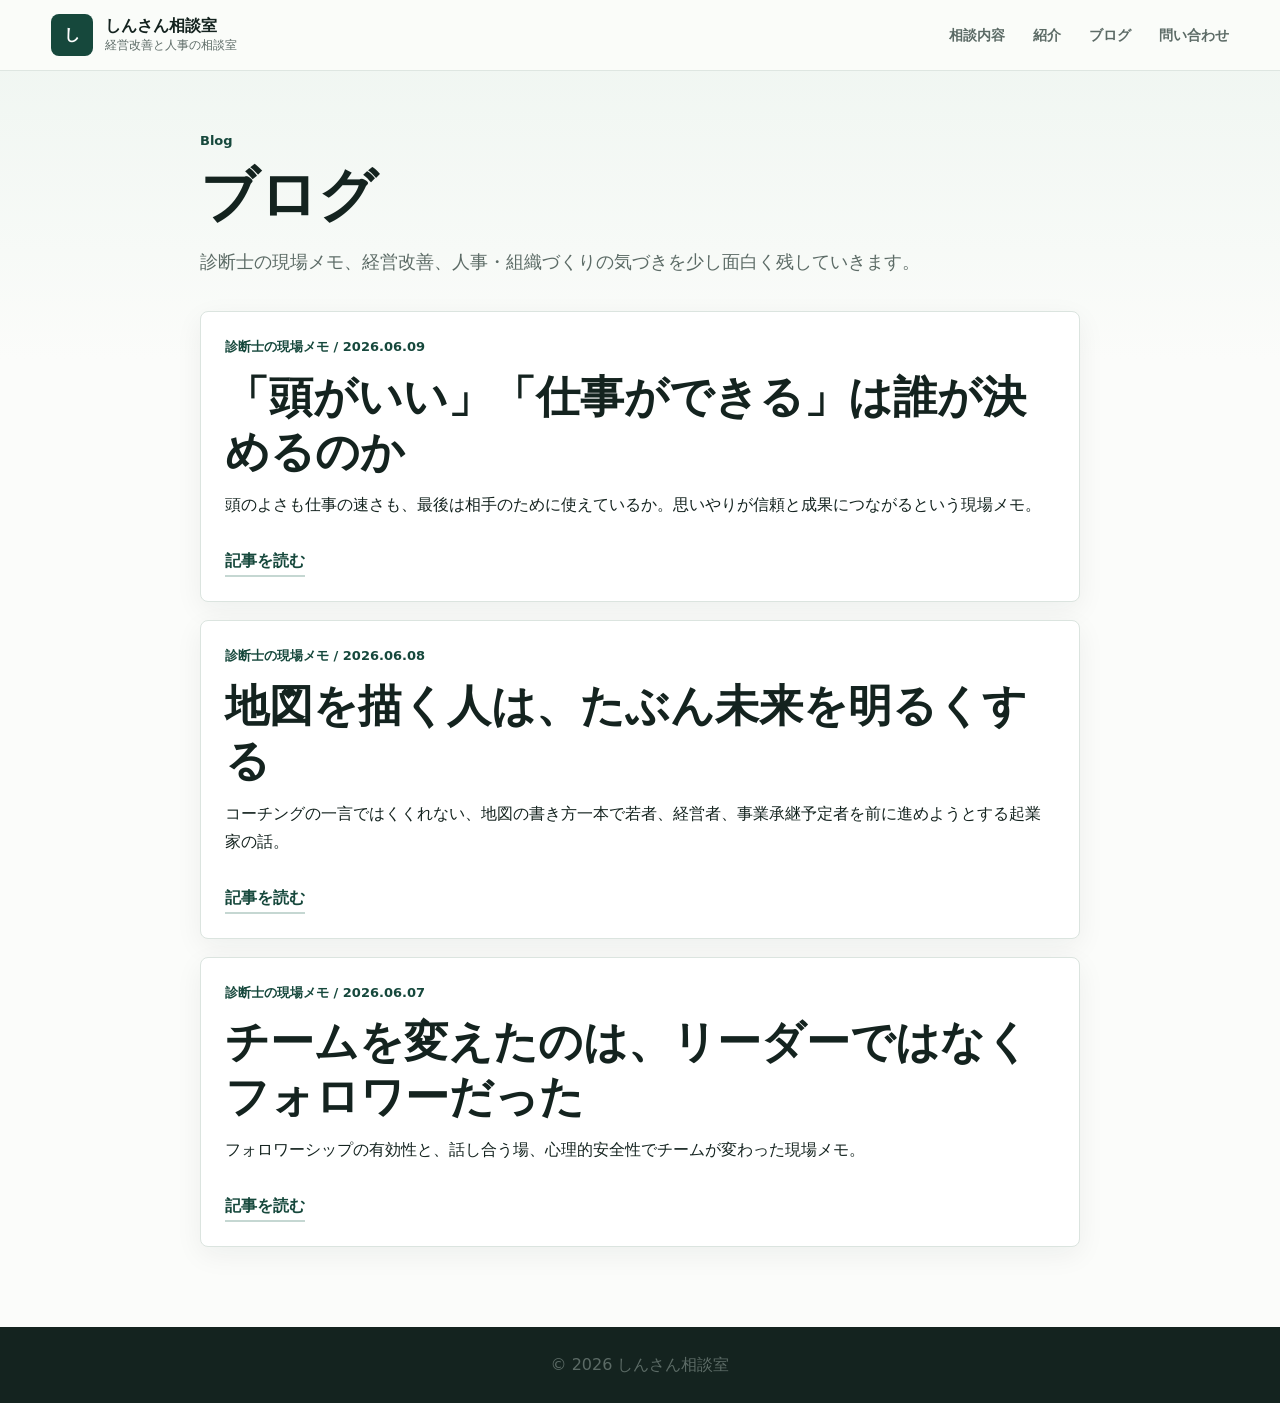
==== blog/index.html @ b298d8a0 "Add files via upload" ====
﻿<!doctype html>
<html lang="ja">
<head>
  <meta charset="utf-8">
  <meta name="viewport" content="width=device-width, initial-scale=1">
  <meta name="description" content="しんさん相談室のブログ一覧。診断士の現場メモ、経営改善、人事・組織づくりの気づきを掲載します。">
  <title>ブログ | しんさん相談室</title>
  <link rel="stylesheet" href="../styles.css">
</head>
<body>
  <header class="site-header">
    <a class="brand" href="../index.html#top" aria-label="しんさん相談室 トップへ">
      <span class="brand-mark">し</span>
      <span>
        <span class="brand-name">しんさん相談室</span>
        <span class="brand-sub">経営改善と人事の相談室</span>
      </span>
    </a>
    <nav class="nav" aria-label="主要メニュー">
      <a href="../index.html#service">相談内容</a>
      <a href="../index.html#profile">紹介</a>
      <a href="../index.html#blog">ブログ</a>
      <a href="../index.html#contact">問い合わせ</a>
    </nav>
  </header>

  <main class="article-page">
    <section class="article-shell">
      <header class="article-header">
        <p class="post-meta">Blog</p>
        <h1>ブログ</h1>
        <p class="article-lead">診断士の現場メモ、経営改善、人事・組織づくりの気づきを少し面白く残していきます。</p>
      </header>
      <div class="post-list" data-post-list data-post-base="" data-heading-level="h2">
        <p class="post-loading">ブログ記事を読み込んでいます。</p>
      </div>
    </section>
  </main>

  <footer class="footer">
    <p>&copy; 2026 しんさん相談室</p>
  </footer>
  <script src="posts.js?v=20260609"></script>
  <script src="../site.js?v=20260609" data-posts="posts.json"></script>
</body>
</html>
---- styles.css ----
﻿:root {
  --ink: #14231f;
  --muted: #5c6b66;
  --line: #dbe4df;
  --paper: #fbfcfa;
  --band: #eef5f0;
  --green: #2f6f5e;
  --green-dark: #16483c;
  --blue: #213f68;
  --wood: #b98354;
  --white: #ffffff;
  --shadow: 0 18px 50px rgba(20, 35, 31, 0.12);
}

* {
  box-sizing: border-box;
}

html {
  scroll-behavior: smooth;
}

body {
  margin: 0;
  color: var(--ink);
  background: var(--paper);
  font-family: "Noto Sans JP", system-ui, -apple-system, BlinkMacSystemFont, "Segoe UI", sans-serif;
  line-height: 1.75;
  letter-spacing: 0;
}

a {
  color: inherit;
  text-decoration: none;
}

img {
  display: block;
  max-width: 100%;
}

.site-header {
  position: fixed;
  z-index: 10;
  top: 0;
  left: 0;
  right: 0;
  display: flex;
  align-items: center;
  justify-content: space-between;
  gap: 24px;
  padding: 14px clamp(18px, 4vw, 52px);
  background: rgba(251, 252, 250, 0.92);
  border-bottom: 1px solid rgba(219, 228, 223, 0.9);
  backdrop-filter: blur(14px);
}

.brand {
  display: inline-flex;
  align-items: center;
  gap: 12px;
  min-width: 220px;
}

.brand-mark {
  display: grid;
  width: 42px;
  height: 42px;
  place-items: center;
  color: var(--white);
  background: var(--green-dark);
  border-radius: 8px;
  font-weight: 800;
  line-height: 1;
}

.brand-name,
.brand-sub {
  display: block;
}

.brand-name {
  font-weight: 800;
  line-height: 1.3;
}

.brand-sub {
  color: var(--muted);
  font-size: 12px;
  line-height: 1.4;
}

.nav {
  display: flex;
  align-items: center;
  gap: clamp(14px, 3vw, 28px);
  color: var(--muted);
  font-size: 14px;
  font-weight: 700;
  white-space: nowrap;
}

.nav a:hover {
  color: var(--green-dark);
}

.hero {
  position: relative;
  min-height: 92svh;
  display: grid;
  align-items: center;
  overflow: hidden;
  padding: 110px clamp(20px, 5vw, 72px) 72px;
}

.hero-media,
.hero-media img,
.hero-overlay {
  position: absolute;
  inset: 0;
}

.hero-media img {
  width: 100%;
  height: 100%;
  object-fit: cover;
}

.hero-overlay {
  background:
    linear-gradient(90deg, rgba(251, 252, 250, 0.94) 0%, rgba(251, 252, 250, 0.82) 42%, rgba(251, 252, 250, 0.32) 72%, rgba(251, 252, 250, 0.08) 100%),
    linear-gradient(0deg, rgba(20, 35, 31, 0.16), rgba(20, 35, 31, 0.02));
}

.hero-content {
  position: relative;
  z-index: 1;
  width: min(720px, 100%);
}

.eyebrow,
.section-label {
  margin: 0 0 12px;
  color: var(--green-dark);
  font-size: 13px;
  font-weight: 800;
  letter-spacing: 0;
  text-transform: uppercase;
}

h1,
h2,
h3,
p {
  margin-top: 0;
}

h1 {
  margin-bottom: 22px;
  font-size: clamp(40px, 7vw, 76px);
  line-height: 1.12;
  letter-spacing: 0;
}

h2 {
  margin-bottom: 18px;
  font-size: clamp(28px, 4vw, 44px);
  line-height: 1.25;
  letter-spacing: 0;
}

h3 {
  margin-bottom: 10px;
  font-size: 21px;
  line-height: 1.35;
}

.hero-lead {
  max-width: 650px;
  color: #33413d;
  font-size: 18px;
  font-weight: 500;
}

.hero-actions {
  display: flex;
  flex-wrap: wrap;
  gap: 12px;
  margin-top: 30px;
}

.button {
  display: inline-flex;
  min-height: 48px;
  align-items: center;
  justify-content: center;
  border: 1px solid transparent;
  border-radius: 8px;
  padding: 12px 20px;
  font-weight: 800;
}

.button.primary {
  color: var(--white);
  background: var(--green-dark);
  box-shadow: var(--shadow);
}

.button.secondary {
  color: var(--green-dark);
  background: rgba(255, 255, 255, 0.78);
  border-color: rgba(47, 111, 94, 0.28);
}

.section,
.section-band {
  padding: clamp(64px, 9vw, 110px) clamp(20px, 5vw, 72px);
}

.section-band {
  background: var(--band);
}

.section-inner {
  width: min(1120px, 100%);
  margin: 0 auto;
}

.intro-grid,
.profile-grid,
.contact-grid,
.blog-layout {
  display: grid;
  gap: clamp(28px, 5vw, 64px);
}

.intro-grid {
  grid-template-columns: minmax(220px, 0.78fr) minmax(280px, 1fr);
  align-items: start;
}

.intro-grid p:last-child,
.profile p,
.blog-layout p,
.contact p {
  color: var(--muted);
  font-size: 17px;
}

.section-head {
  max-width: 720px;
  margin-bottom: 34px;
}

.service-grid {
  display: grid;
  grid-template-columns: repeat(3, minmax(0, 1fr));
  gap: 18px;
}

.service-item {
  min-height: 260px;
  padding: 26px;
  background: var(--white);
  border: 1px solid var(--line);
  border-radius: 8px;
  box-shadow: 0 8px 28px rgba(20, 35, 31, 0.06);
}

.service-icon {
  display: inline-grid;
  width: 42px;
  height: 42px;
  place-items: center;
  margin-bottom: 22px;
  color: var(--green-dark);
  background: #e4efe9;
  border-radius: 8px;
  font-weight: 800;
}

.service-item p {
  color: var(--muted);
}

.profile-grid {
  grid-template-columns: minmax(220px, 360px) minmax(320px, 1fr);
  align-items: center;
}

.profile-photo {
  display: grid;
  min-height: 430px;
  place-items: center;
  overflow: hidden;
  color: rgba(255, 255, 255, 0.9);
  background:
    linear-gradient(135deg, rgba(22, 72, 60, 0.92), rgba(33, 63, 104, 0.82)),
    linear-gradient(45deg, var(--green), var(--wood));
  border-radius: 8px;
  box-shadow: var(--shadow);
  text-align: center;
  font-weight: 800;
}

.check-list {
  display: grid;
  gap: 10px;
  margin: 26px 0 0;
  padding: 0;
  list-style: none;
}

.check-list li {
  position: relative;
  padding-left: 28px;
  font-weight: 700;
}

.check-list li::before {
  position: absolute;
  left: 0;
  color: var(--green);
  content: "✓";
}

.blog-layout {
  grid-template-columns: minmax(300px, 0.9fr) minmax(300px, 1fr);
  align-items: center;
}

.blog-topics {
  display: grid;
  grid-template-columns: repeat(2, minmax(0, 1fr));
  gap: 12px;
}

.blog-topics span {
  display: grid;
  min-height: 88px;
  align-items: center;
  padding: 16px 18px;
  background: var(--white);
  border-left: 5px solid var(--green);
  border-radius: 8px;
  box-shadow: 0 8px 28px rgba(20, 35, 31, 0.06);
  font-weight: 800;
}

.contact-grid {
  grid-template-columns: minmax(300px, 1fr) minmax(280px, 420px);
  align-items: center;
}

.contact-actions {
  display: grid;
  gap: 12px;
}

.contact-card {
  display: grid;
  gap: 2px;
  padding: 20px;
  background: var(--white);
  border: 1px solid var(--line);
  border-radius: 8px;
}

.contact-card span {
  color: var(--muted);
  font-size: 13px;
  font-weight: 800;
}

.contact-card strong {
  color: var(--green-dark);
  font-size: 20px;
}

.footer {
  padding: 24px clamp(20px, 5vw, 72px);
  color: var(--muted);
  background: var(--ink);
  text-align: center;
}

.footer p {
  margin: 0;
}

@media (max-width: 820px) {
  .site-header {
    position: static;
    align-items: flex-start;
    flex-direction: column;
    gap: 12px;
  }

  .nav {
    width: 100%;
    overflow-x: auto;
    padding-bottom: 2px;
  }

  .hero {
    min-height: 760px;
    padding-top: 54px;
    align-items: end;
  }

  .hero-overlay {
    background:
      linear-gradient(0deg, rgba(251, 252, 250, 0.96) 0%, rgba(251, 252, 250, 0.88) 45%, rgba(251, 252, 250, 0.18) 100%),
      linear-gradient(0deg, rgba(20, 35, 31, 0.12), rgba(20, 35, 31, 0.02));
  }

  .intro-grid,
  .service-grid,
  .profile-grid,
  .blog-layout,
  .contact-grid {
    grid-template-columns: 1fr;
  }

  .service-item {
    min-height: auto;
  }

  .profile-photo {
    min-height: 280px;
  }
}

@media (max-width: 520px) {
  .brand {
    min-width: 0;
  }

  h1 {
    font-size: 38px;
  }

  .hero-lead {
    font-size: 16px;
  }

  .button {
    width: 100%;
  }

  .blog-topics {
    grid-template-columns: 1fr;
  }
}

.latest-blog {
  display: grid;
  gap: 16px;
}

.latest-card {
  padding: 24px;
  background: var(--white);
  border: 1px solid var(--line);
  border-radius: 8px;
  box-shadow: 0 8px 28px rgba(20, 35, 31, 0.06);
}

.latest-card h2,
.latest-card h3 {
  margin-bottom: 12px;
}

.post-meta {
  margin-bottom: 10px;
  color: var(--green-dark);
  font-size: 13px;
  font-weight: 800;
}

.text-link {
  display: inline-flex;
  margin-top: 12px;
  color: var(--green-dark);
  font-weight: 800;
  border-bottom: 2px solid rgba(47, 111, 94, 0.28);
}

.text-link:hover {
  border-bottom-color: var(--green-dark);
}

.muted-card small {
  color: var(--muted);
  font-size: 13px;
}

.article-page {
  padding: 130px clamp(20px, 5vw, 72px) 80px;
  background:
    linear-gradient(180deg, var(--band) 0, var(--paper) 360px);
}

.article-shell {
  width: min(880px, 100%);
  margin: 0 auto;
}

.article-header {
  margin-bottom: 34px;
}

.article-header h1 {
  margin-bottom: 18px;
  font-size: clamp(34px, 5vw, 58px);
}

.article-lead {
  color: var(--muted);
  font-size: 18px;
  font-weight: 500;
}

.article-body {
  padding: clamp(26px, 5vw, 54px);
  background: var(--white);
  border: 1px solid var(--line);
  border-radius: 8px;
  box-shadow: var(--shadow);
}

.article-body p {
  margin-bottom: 1.25em;
  font-size: 17px;
}

.article-body p:last-child {
  margin-bottom: 0;
}

.article-footer {
  display: flex;
  flex-wrap: wrap;
  gap: 12px;
  margin-top: 28px;
}

.post-list {
  display: grid;
  gap: 18px;
}

@media (max-width: 820px) {
  .article-page {
    padding-top: 56px;
  }
}

.compact-post-list {
  display: grid;
  gap: 16px;
}

.post-loading,
.post-error {
  margin: 0;
  color: var(--muted);
  font-weight: 700;
}

.blog-archive-button {
  margin-top: 18px;
}
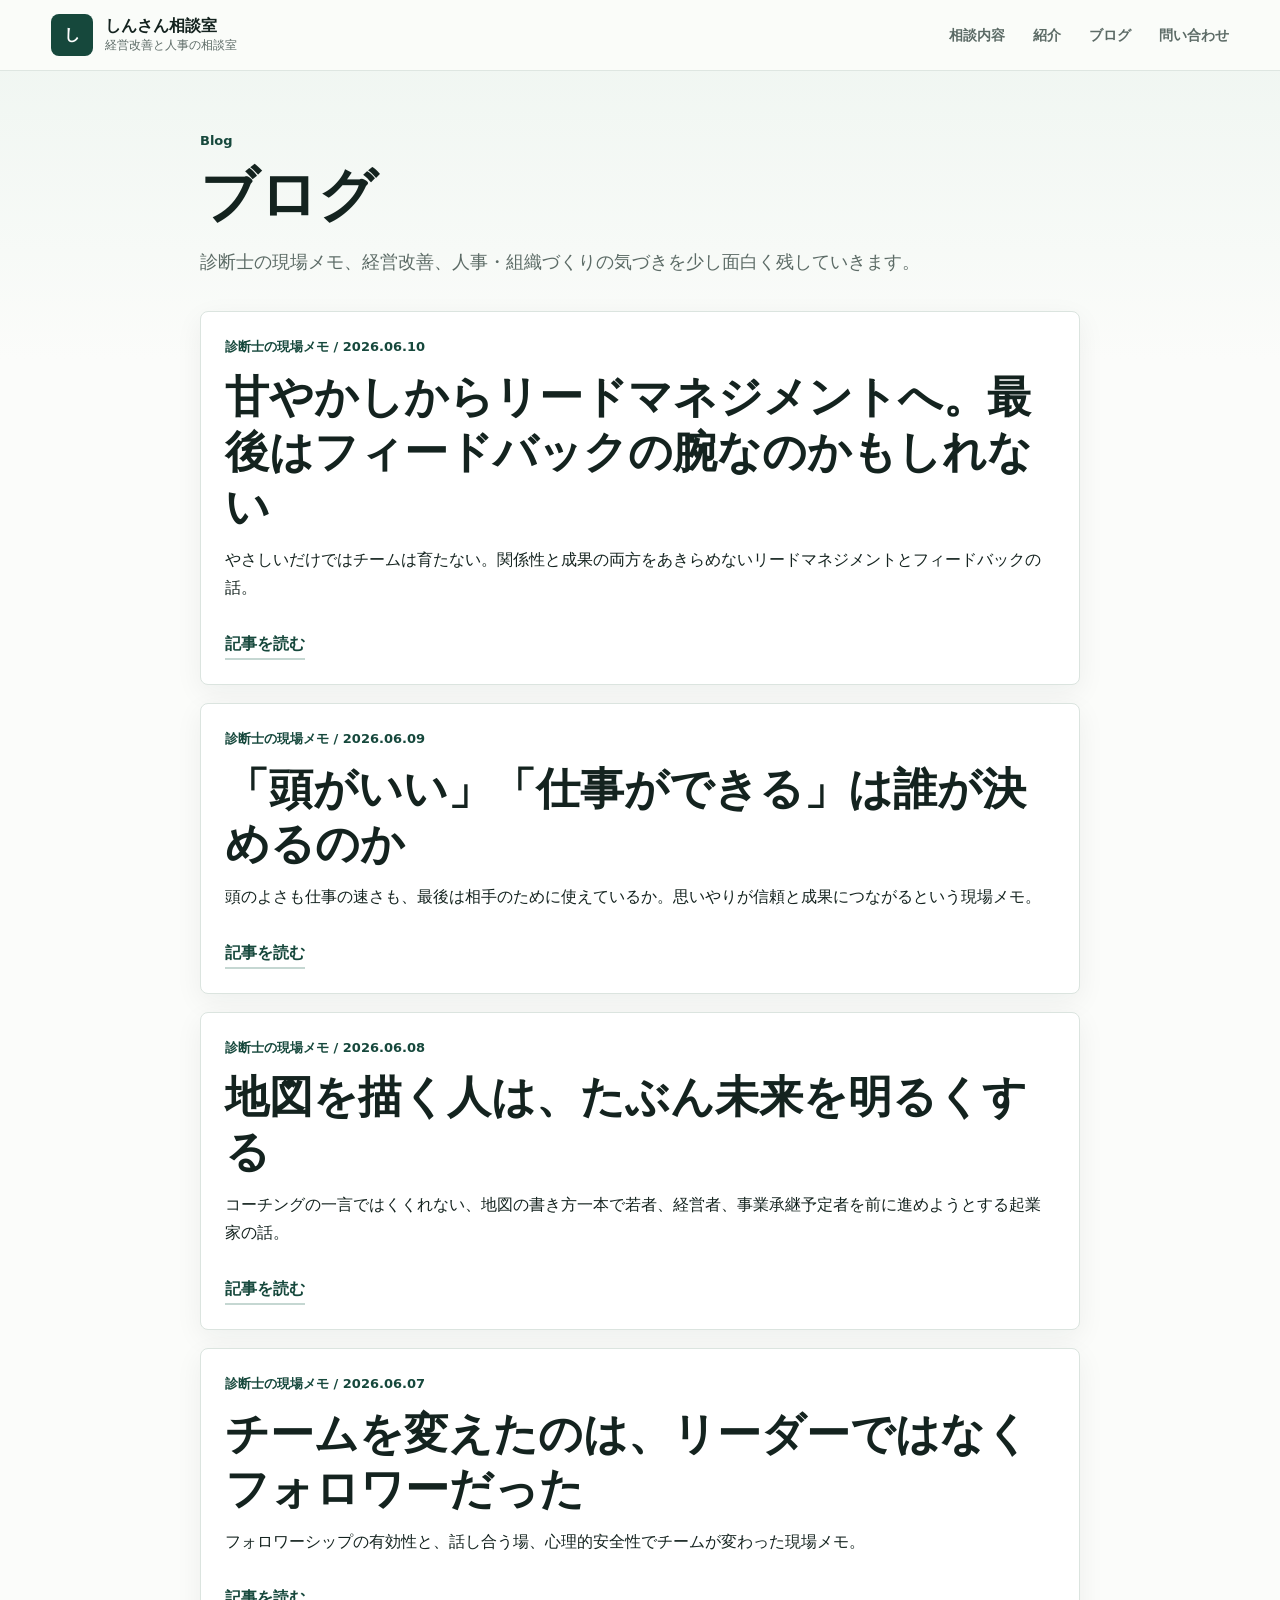
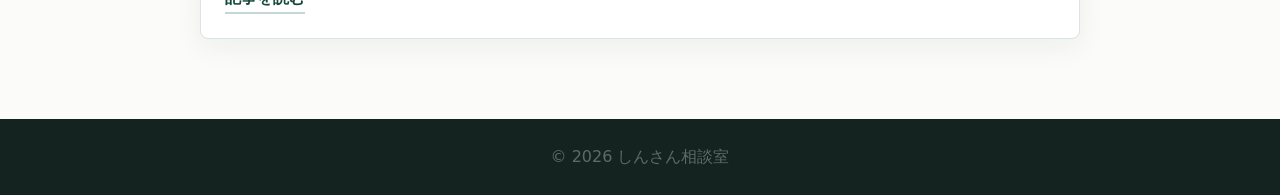
==== commit 9b67eb28: "Add files via upload" ====
--- a/blog/index.html
+++ b/blog/index.html
@@ -40,8 +40,8 @@
   <footer class="footer">
     <p>&copy; 2026 しんさん相談室</p>
   </footer>
-  <script src="posts.js?v=20260609"></script>
-  <script src="../site.js?v=20260609" data-posts="posts.json"></script>
+  <script src="posts.js?v=20260610"></script>
+  <script src="../site.js?v=20260610" data-posts="posts.json"></script>
 </body>
 </html>
 
@@ -49,3 +49,4 @@
 
 
 
+
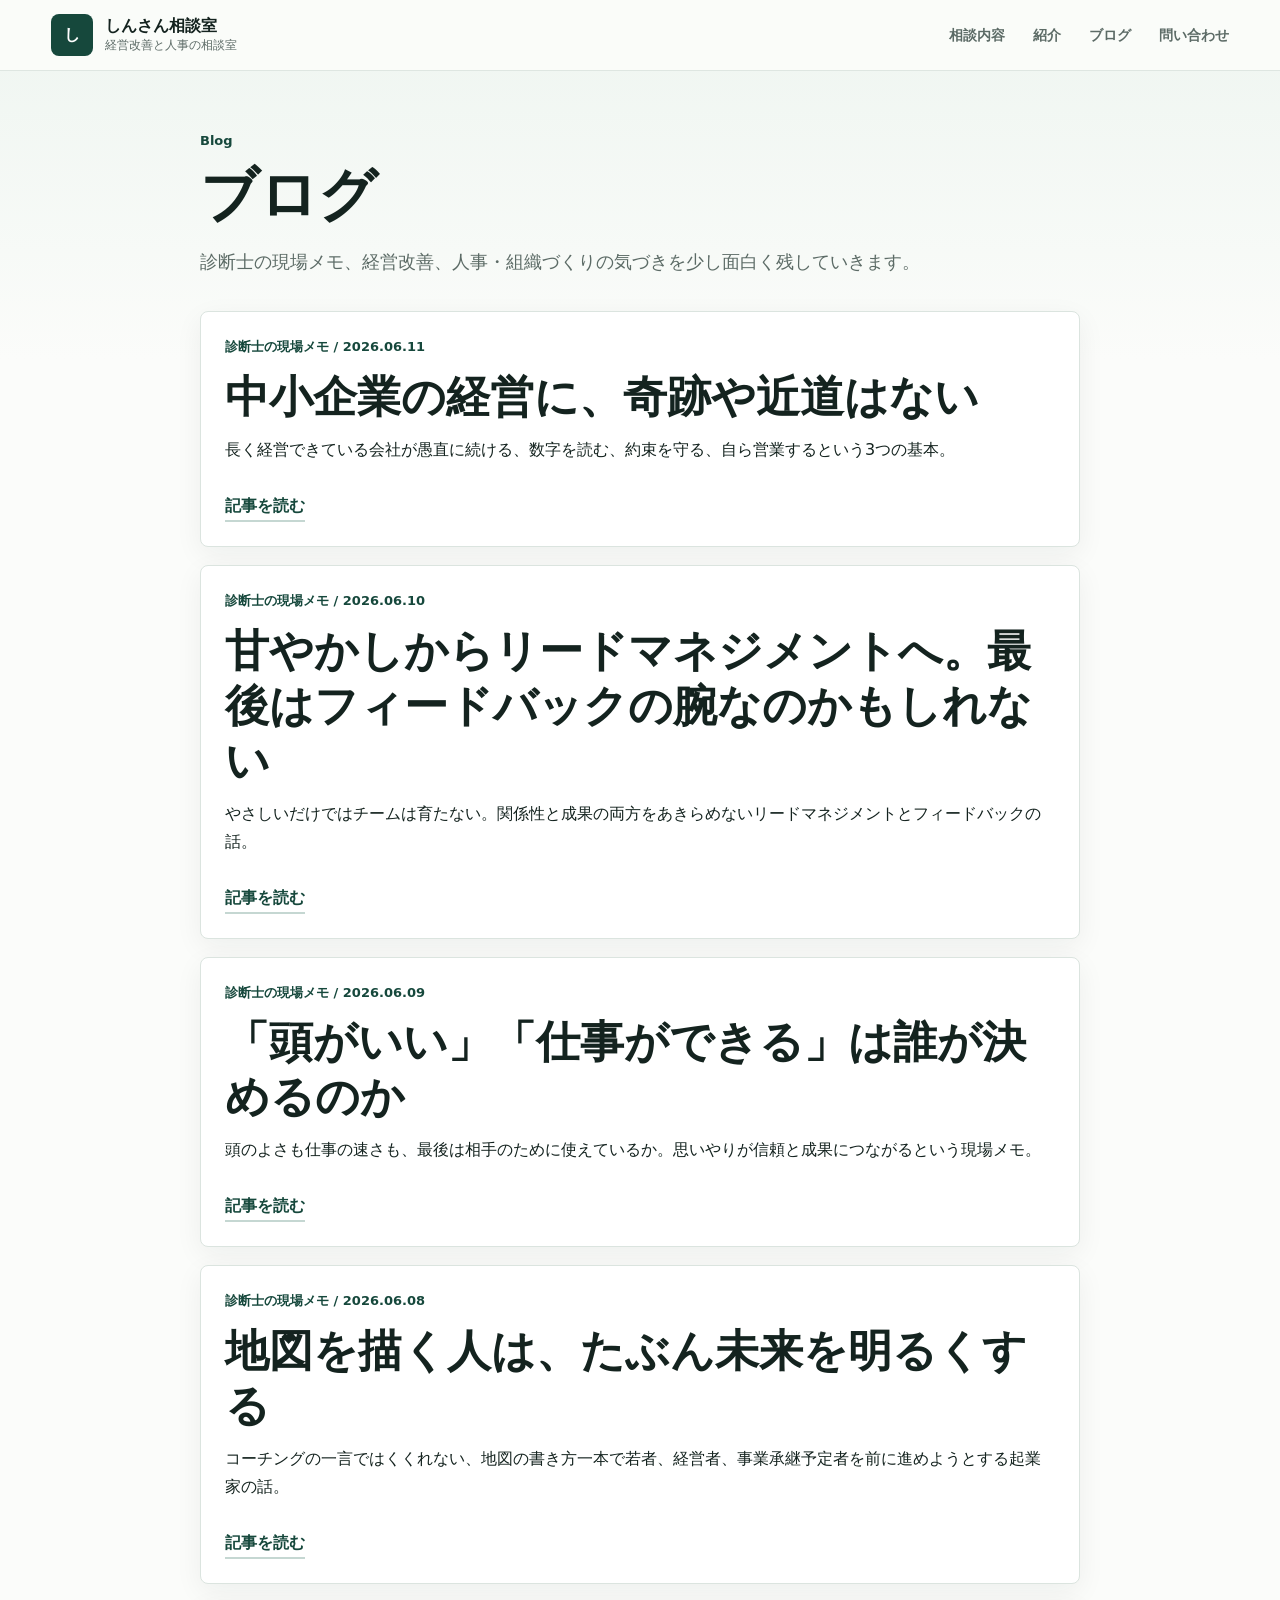
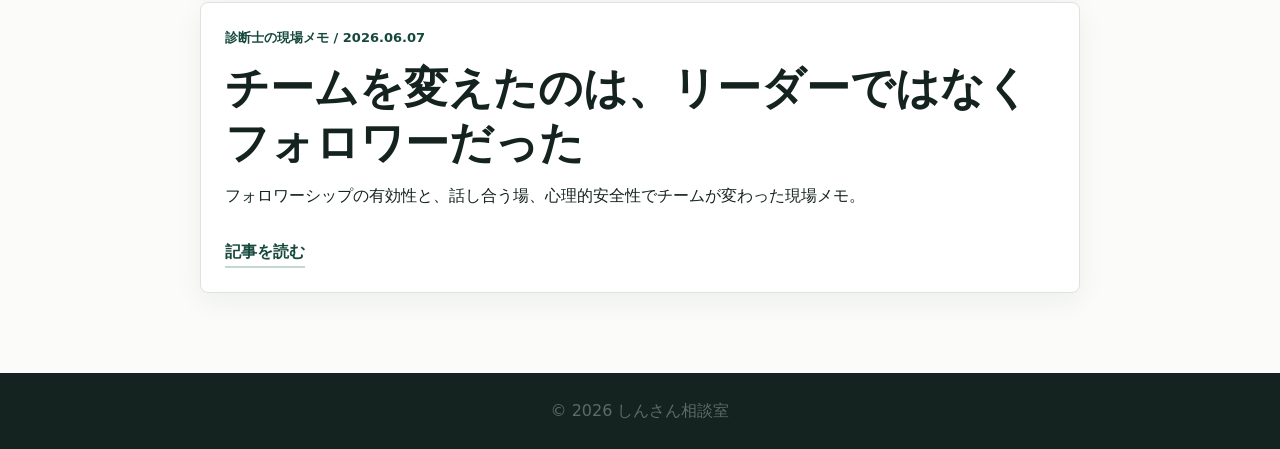
==== commit 8ad13497: "Add files via upload" ====
--- a/blog/index.html
+++ b/blog/index.html
@@ -40,8 +40,8 @@
   <footer class="footer">
     <p>&copy; 2026 しんさん相談室</p>
   </footer>
-  <script src="posts.js?v=20260610"></script>
-  <script src="../site.js?v=20260610" data-posts="posts.json"></script>
+  <script src="posts.js?v=20260611"></script>
+  <script src="../site.js?v=20260611" data-posts="posts.json"></script>
 </body>
 </html>
 
@@ -50,3 +50,4 @@
 
 
 
+
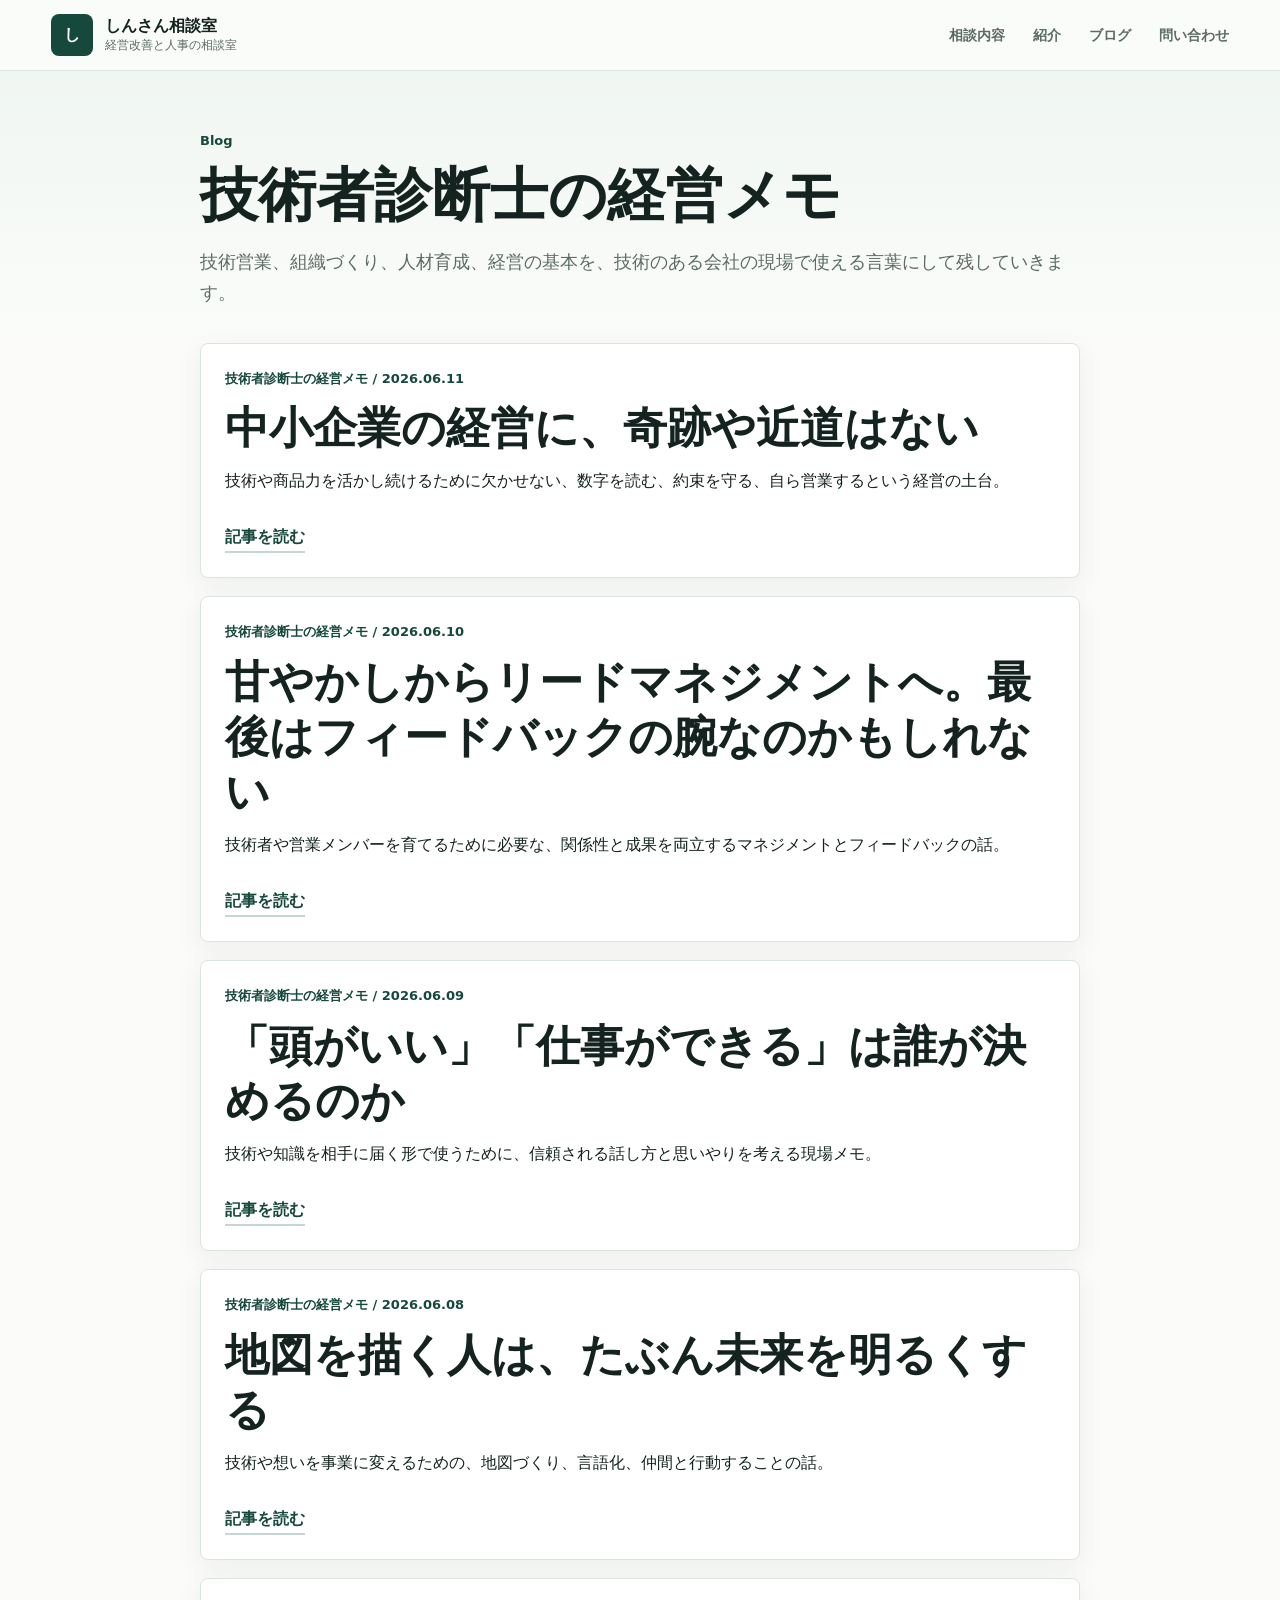
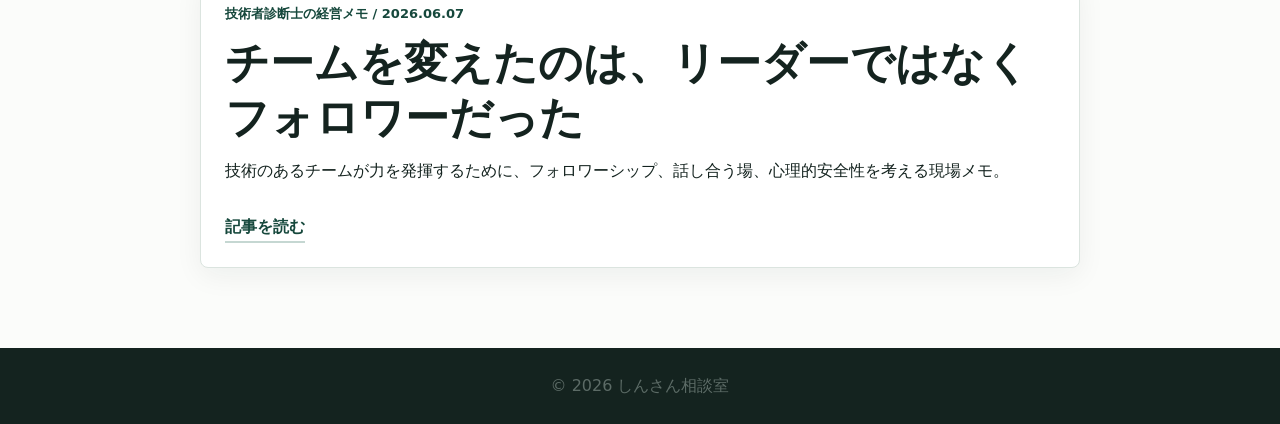
==== commit 8db3dca6: "Add files via upload" ====
--- a/blog/index.html
+++ b/blog/index.html
@@ -4,7 +4,7 @@
   <meta charset="utf-8">
   <meta name="viewport" content="width=device-width, initial-scale=1">
   <meta name="description" content="しんさん相談室のブログ一覧。診断士の現場メモ、経営改善、人事・組織づくりの気づきを掲載します。">
-  <title>ブログ | しんさん相談室</title>
+  <title>技術者診断士の経営メモ | しんさん相談室</title>
   <link rel="stylesheet" href="../styles.css">
 </head>
 <body>
@@ -28,8 +28,8 @@
     <section class="article-shell">
       <header class="article-header">
         <p class="post-meta">Blog</p>
-        <h1>ブログ</h1>
-        <p class="article-lead">診断士の現場メモ、経営改善、人事・組織づくりの気づきを少し面白く残していきます。</p>
+        <h1>技術者診断士の経営メモ</h1>
+        <p class="article-lead">技術営業、組織づくり、人材育成、経営の基本を、技術のある会社の現場で使える言葉にして残していきます。</p>
       </header>
       <div class="post-list" data-post-list data-post-base="" data-heading-level="h2">
         <p class="post-loading">ブログ記事を読み込んでいます。</p>
@@ -51,3 +51,4 @@
 
 
 
+
--- a/styles.css
+++ b/styles.css
@@ -571,3 +571,33 @@
 .blog-archive-button {
   margin-top: 18px;
 }
+
+.hero-badges {
+  display: flex;
+  flex-wrap: wrap;
+  gap: 8px;
+  margin-top: 22px;
+}
+
+.hero-badges span {
+  display: inline-flex;
+  align-items: center;
+  min-height: 34px;
+  padding: 6px 12px;
+  color: var(--green-dark);
+  background: rgba(255, 255, 255, 0.78);
+  border: 1px solid rgba(47, 111, 94, 0.22);
+  border-radius: 8px;
+  font-size: 13px;
+  font-weight: 800;
+}
+
+.button.is-disabled {
+  cursor: not-allowed;
+  opacity: 0.72;
+}
+
+.contact-card small {
+  color: var(--muted);
+  font-size: 13px;
+}
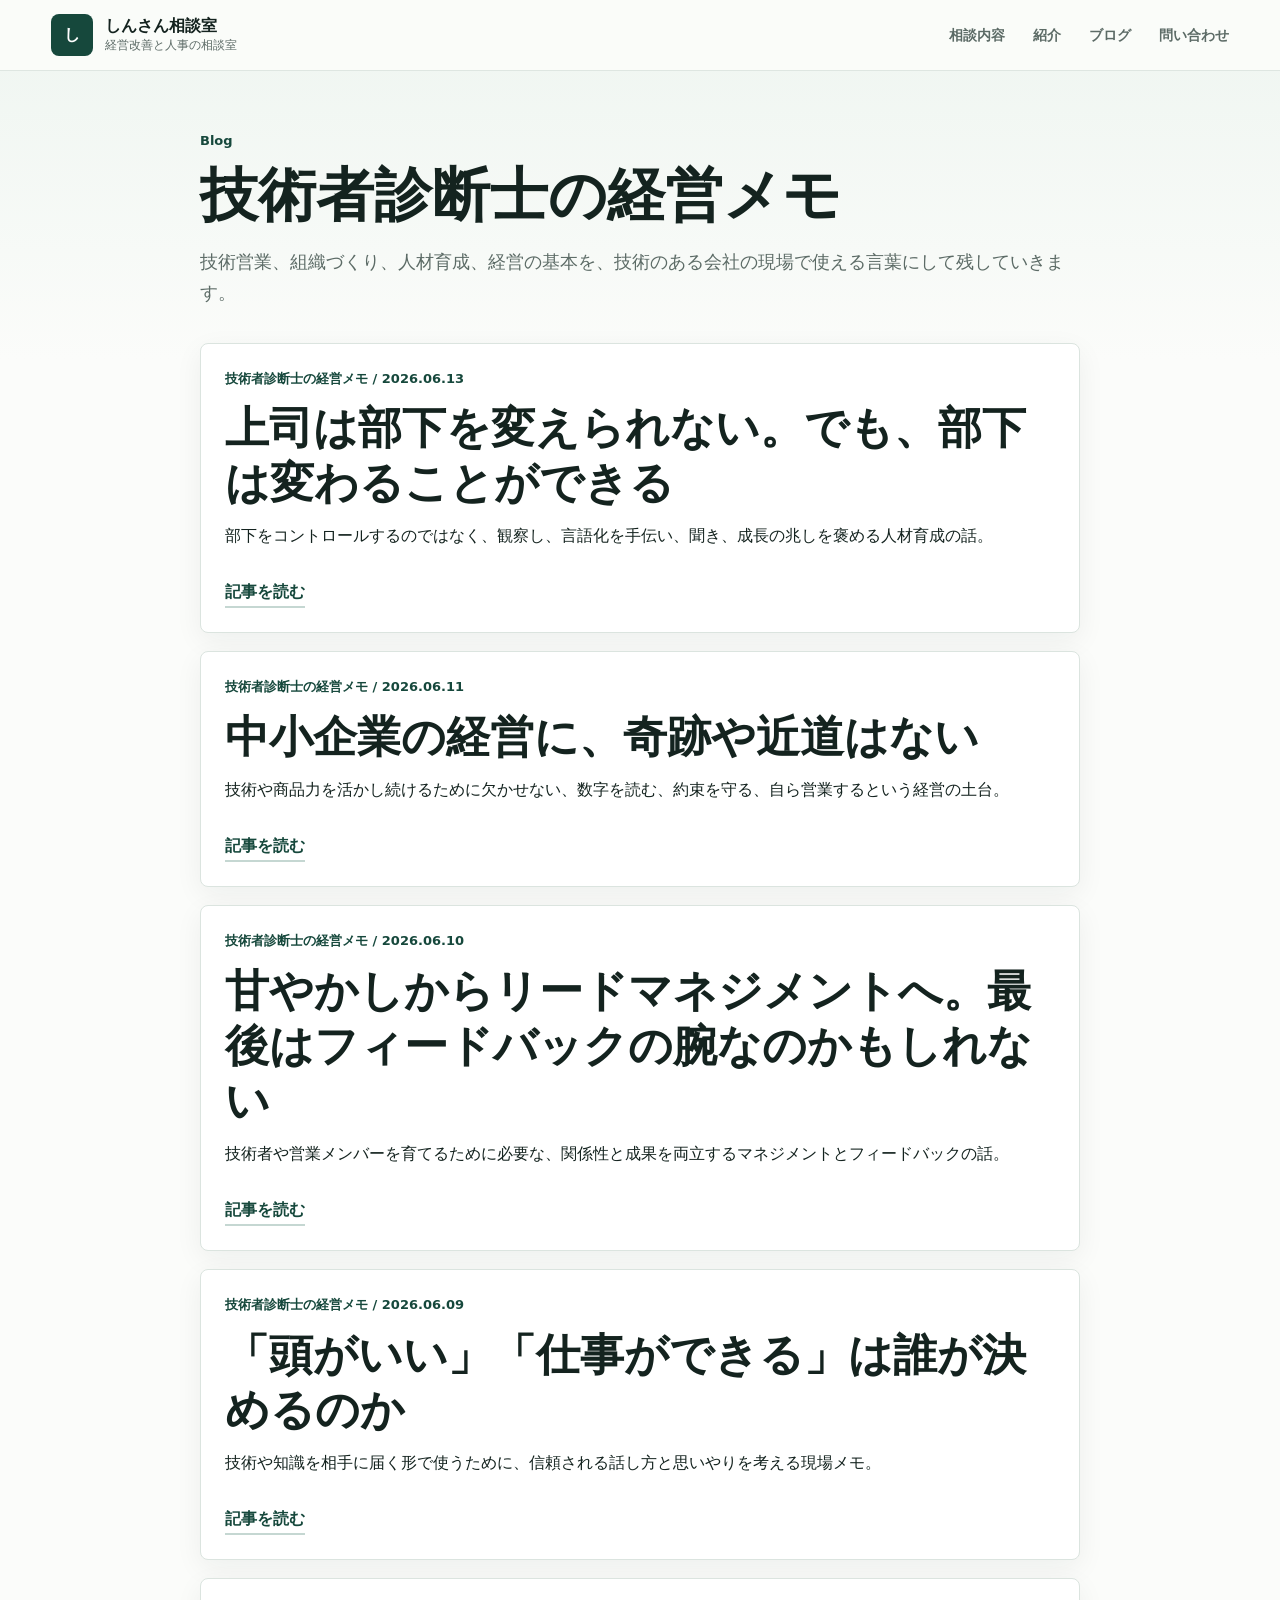
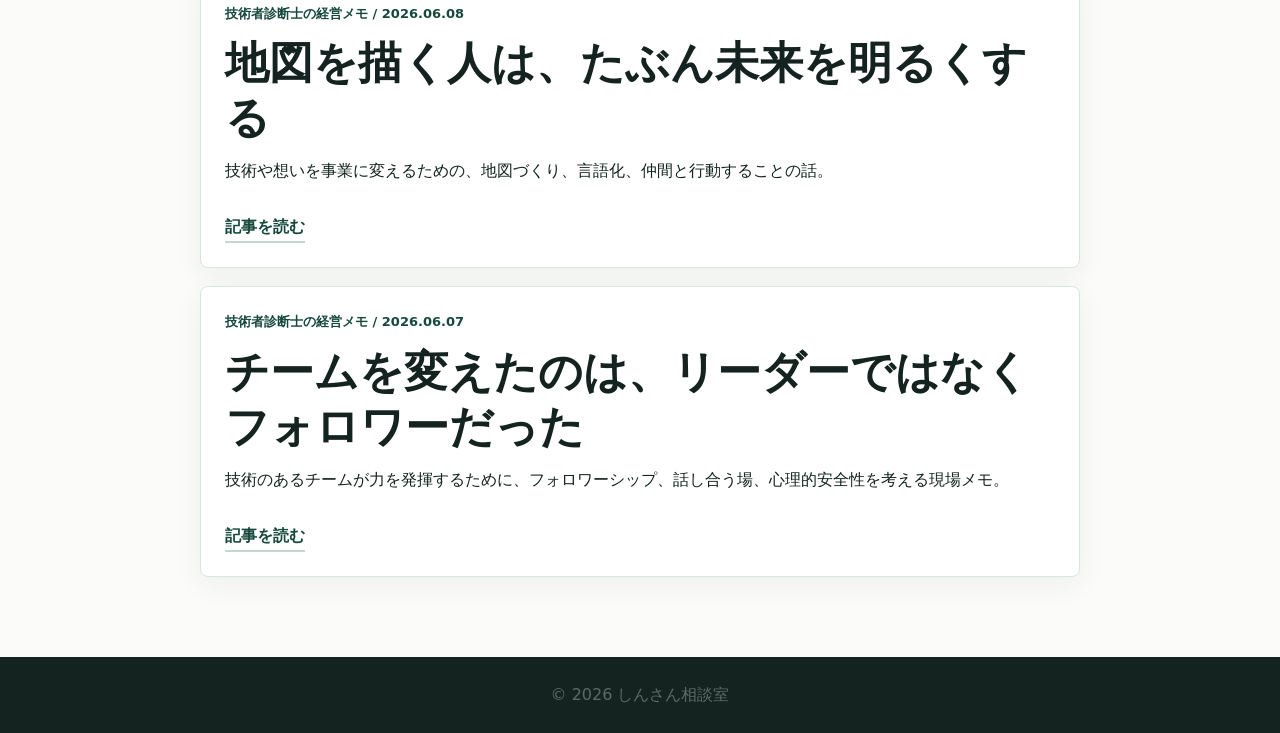
==== commit db572c28: "Add files via upload" ====
--- a/blog/index.html
+++ b/blog/index.html
@@ -40,8 +40,8 @@
   <footer class="footer">
     <p>&copy; 2026 しんさん相談室</p>
   </footer>
-  <script src="posts.js?v=20260611"></script>
-  <script src="../site.js?v=20260611" data-posts="posts.json"></script>
+  <script src="posts.js?v=20260613"></script>
+  <script src="../site.js?v=20260613" data-posts="posts.json"></script>
 </body>
 </html>
 
@@ -52,3 +52,5 @@
 
 
 
+
+
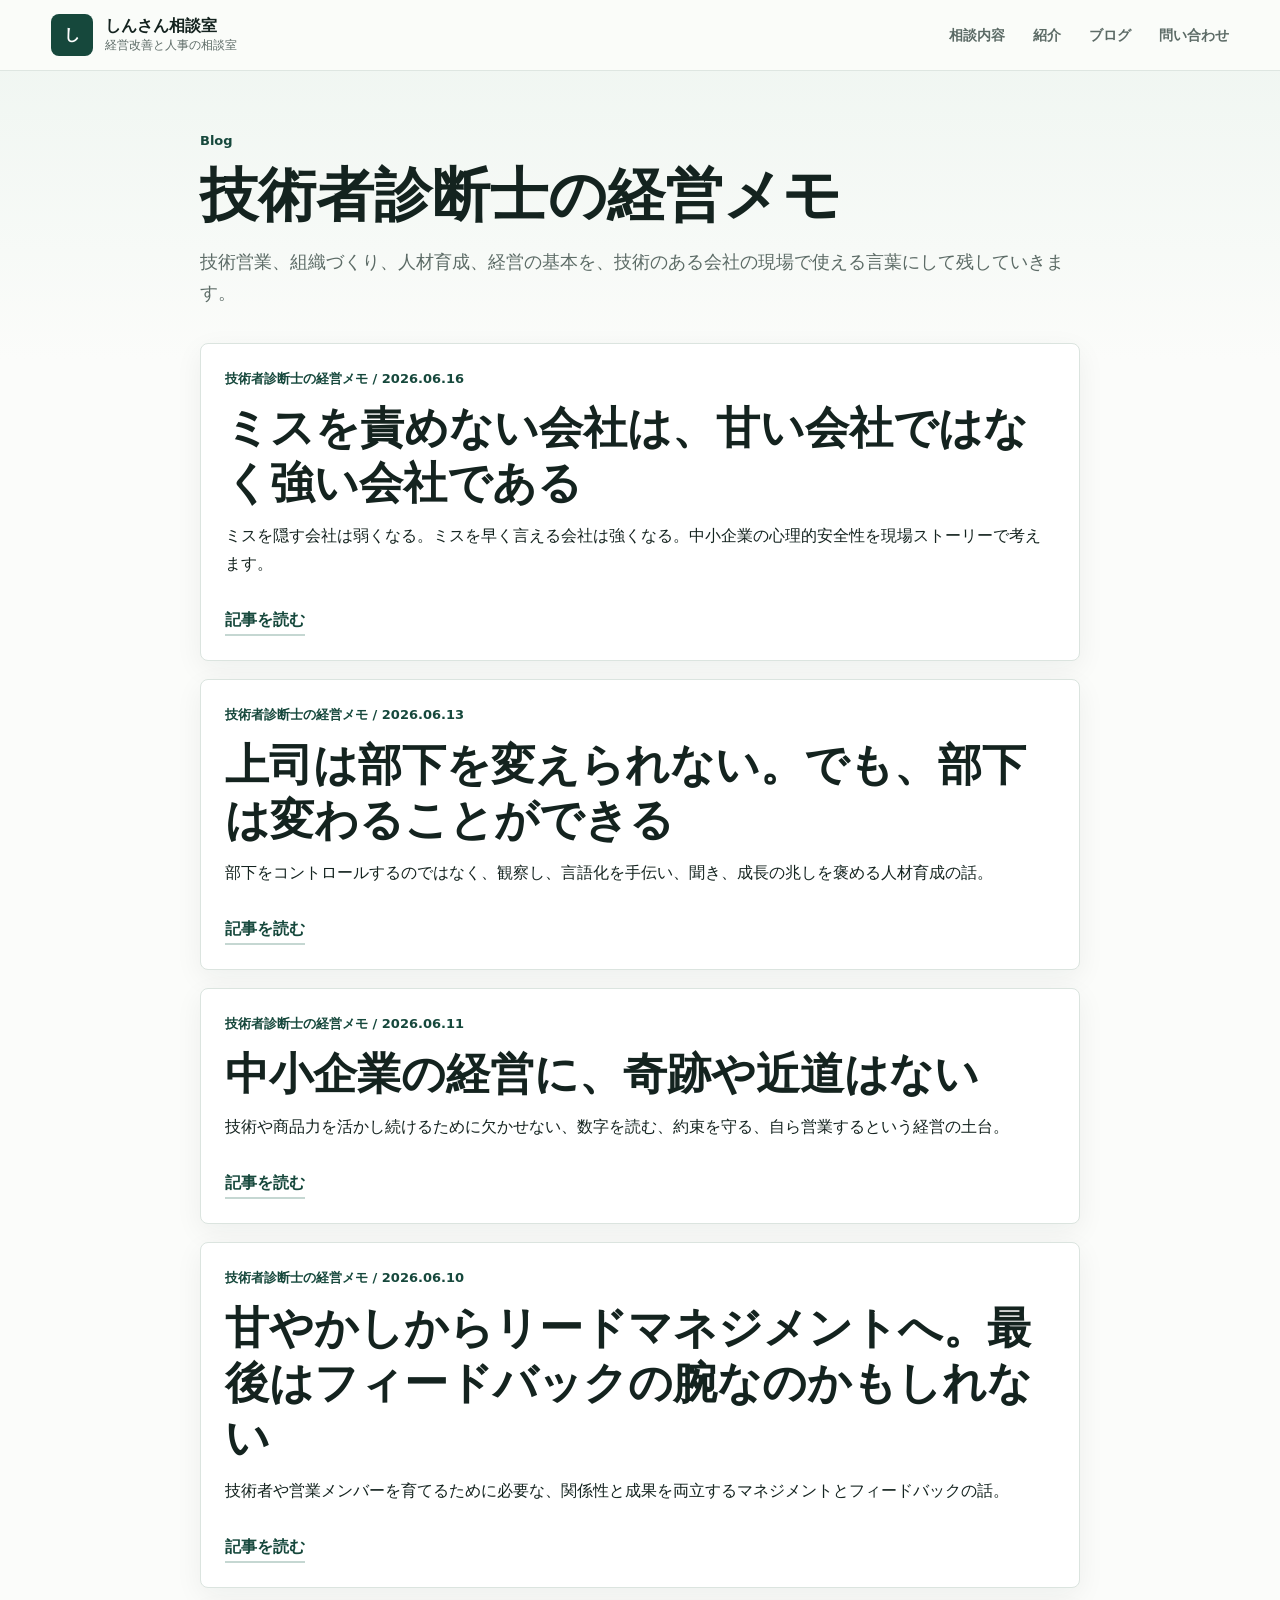
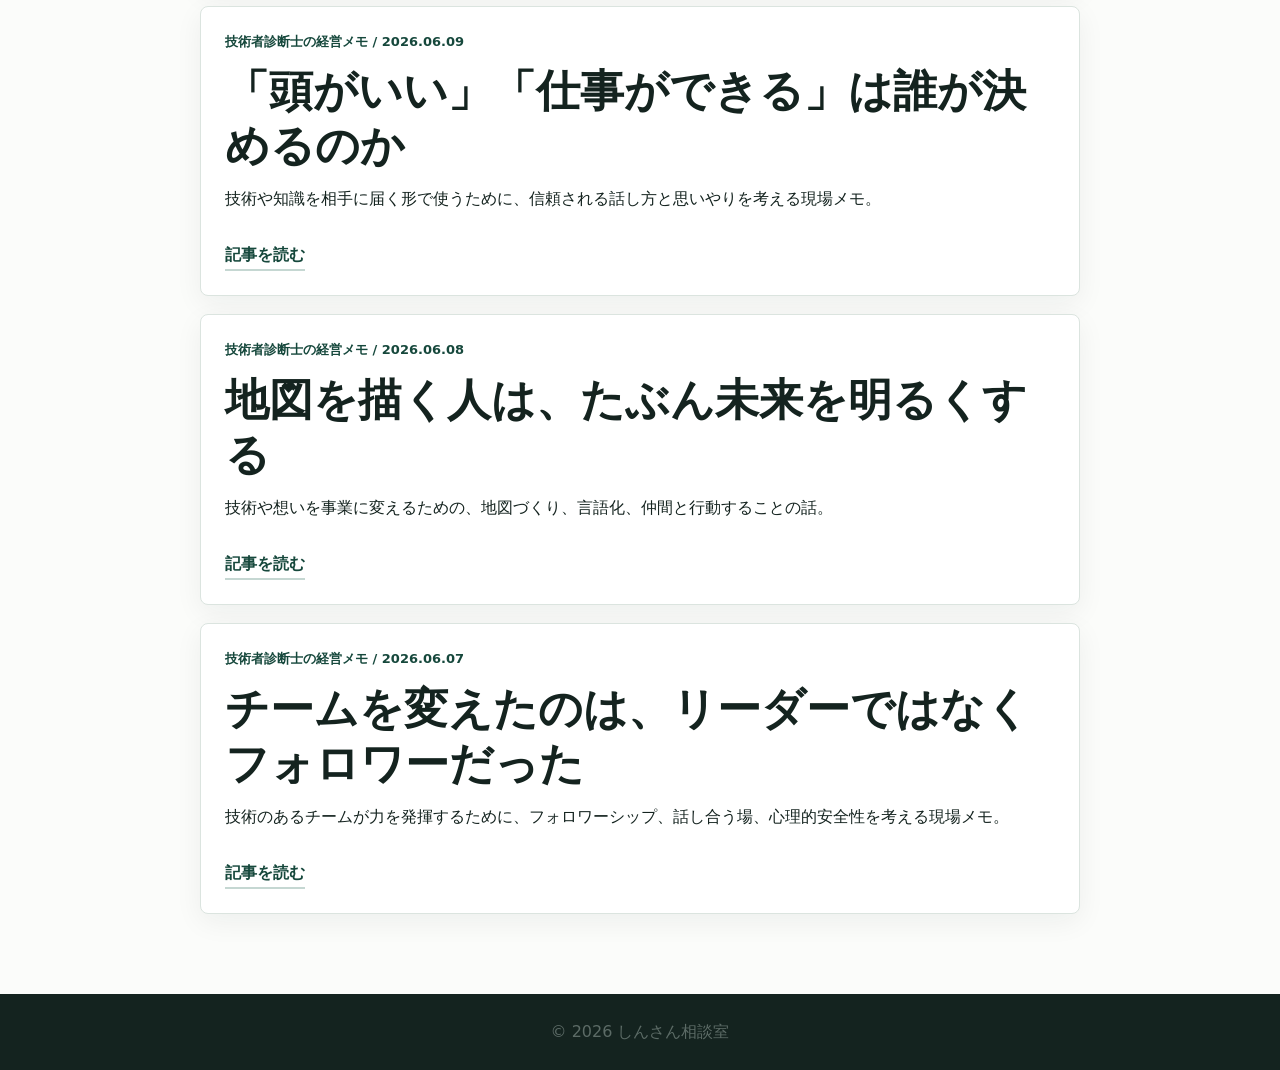
==== commit 2933a576: "Add files via upload" ====
--- a/blog/index.html
+++ b/blog/index.html
@@ -40,8 +40,8 @@
   <footer class="footer">
     <p>&copy; 2026 しんさん相談室</p>
   </footer>
-  <script src="posts.js?v=20260613"></script>
-  <script src="../site.js?v=20260613" data-posts="posts.json"></script>
+  <script src="posts.js?v=20260616"></script>
+  <script src="../site.js?v=20260616" data-posts="posts.json"></script>
 </body>
 </html>
 
@@ -54,3 +54,4 @@
 
 
 
+
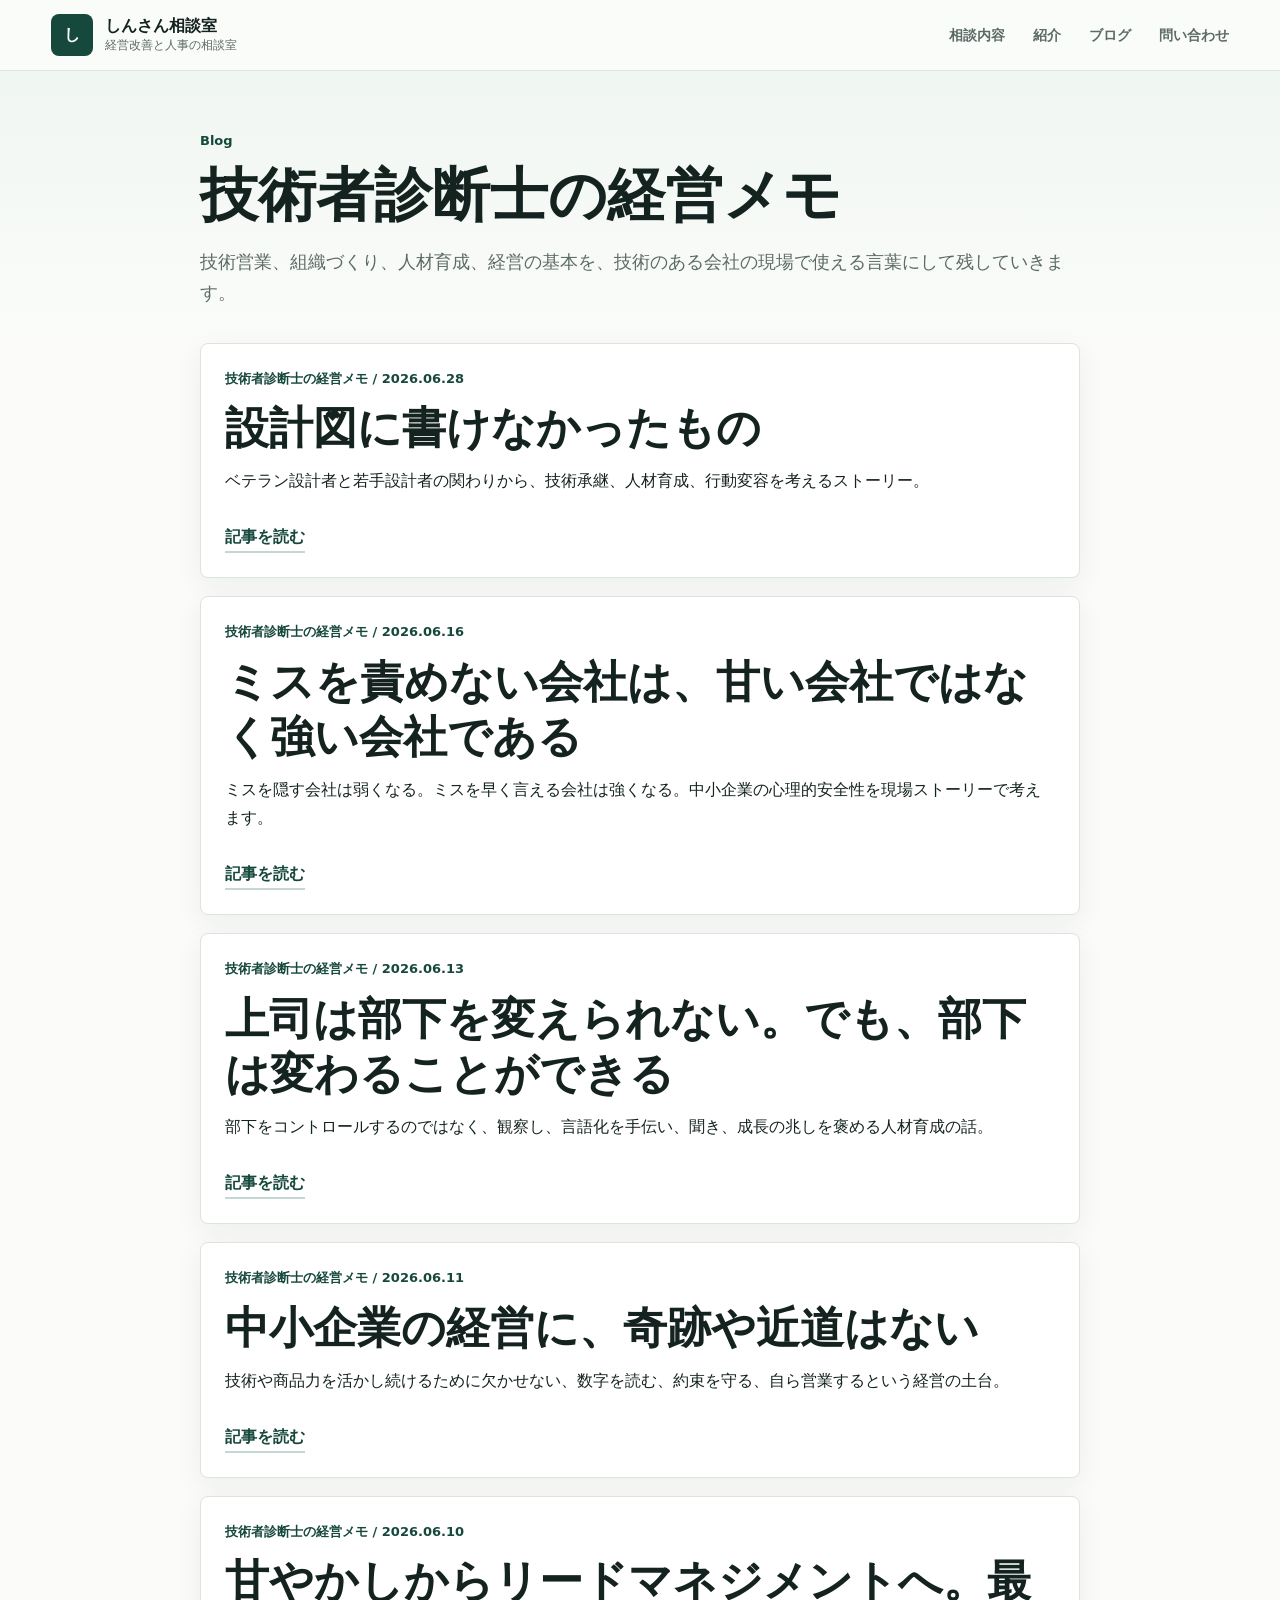
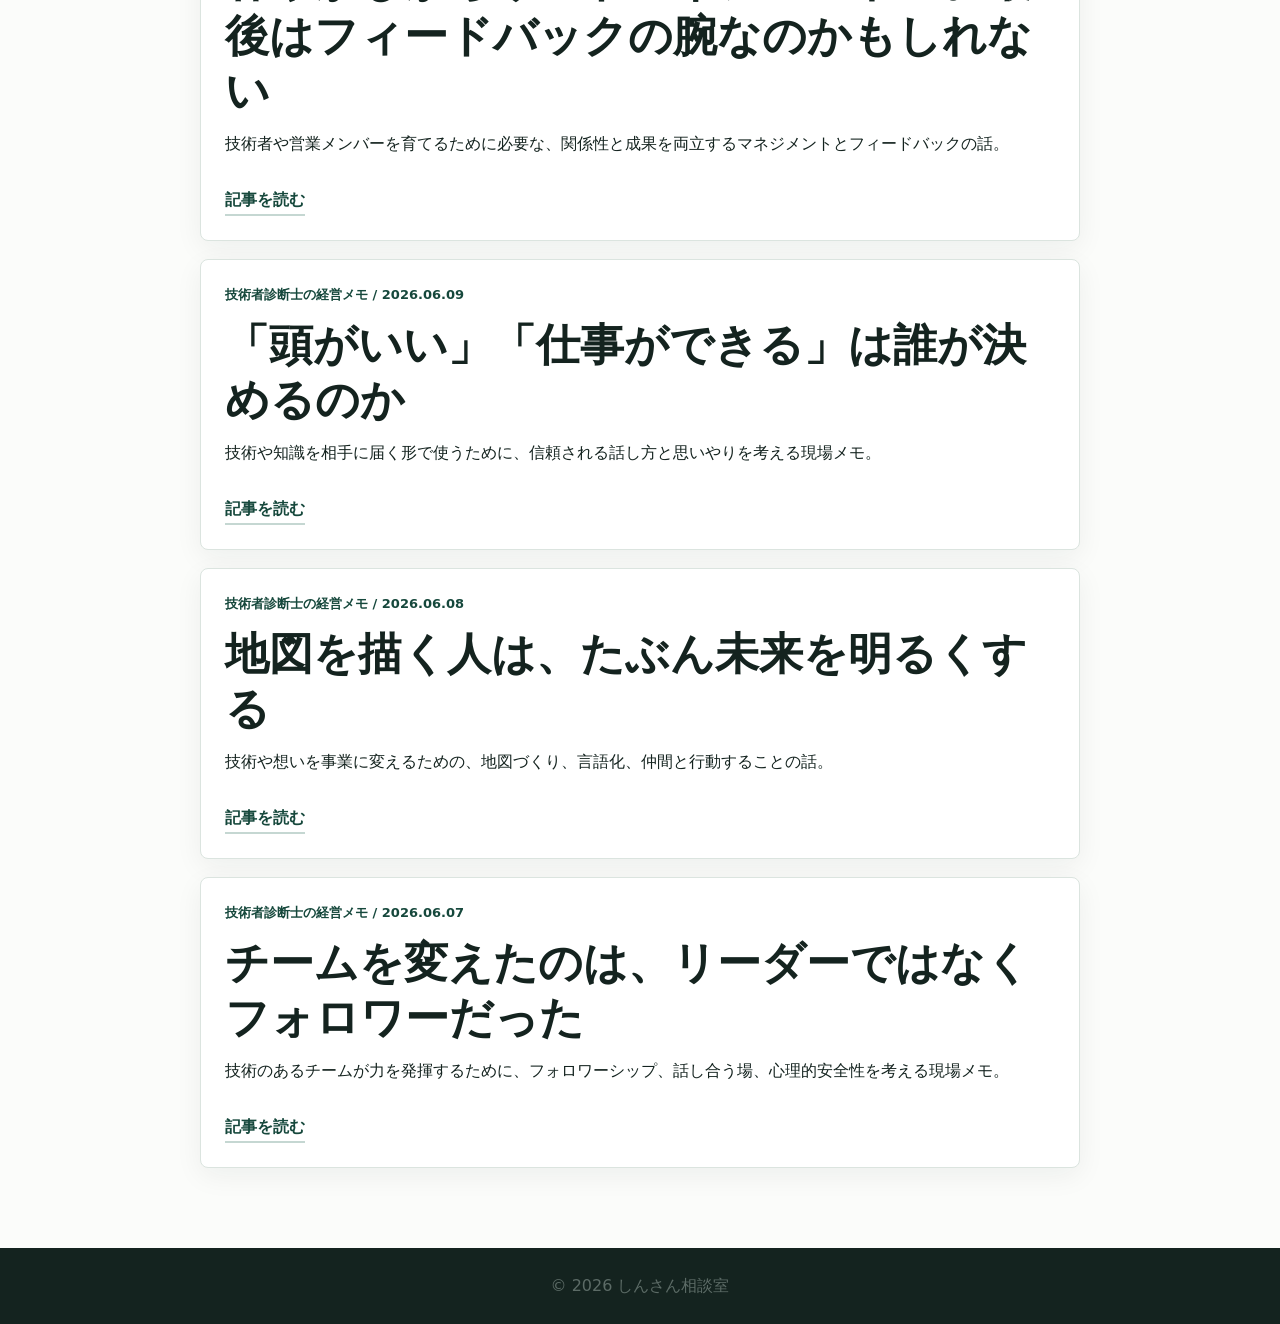
==== commit 8795455f: "Add files via upload" ====
--- a/blog/index.html
+++ b/blog/index.html
@@ -40,8 +40,8 @@
   <footer class="footer">
     <p>&copy; 2026 しんさん相談室</p>
   </footer>
-  <script src="posts.js?v=20260616"></script>
-  <script src="../site.js?v=20260616" data-posts="posts.json"></script>
+  <script src="posts.js?v=20260628"></script>
+  <script src="../site.js?v=20260628" data-posts="posts.json"></script>
 </body>
 </html>
 
@@ -55,3 +55,4 @@
 
 
 
+
